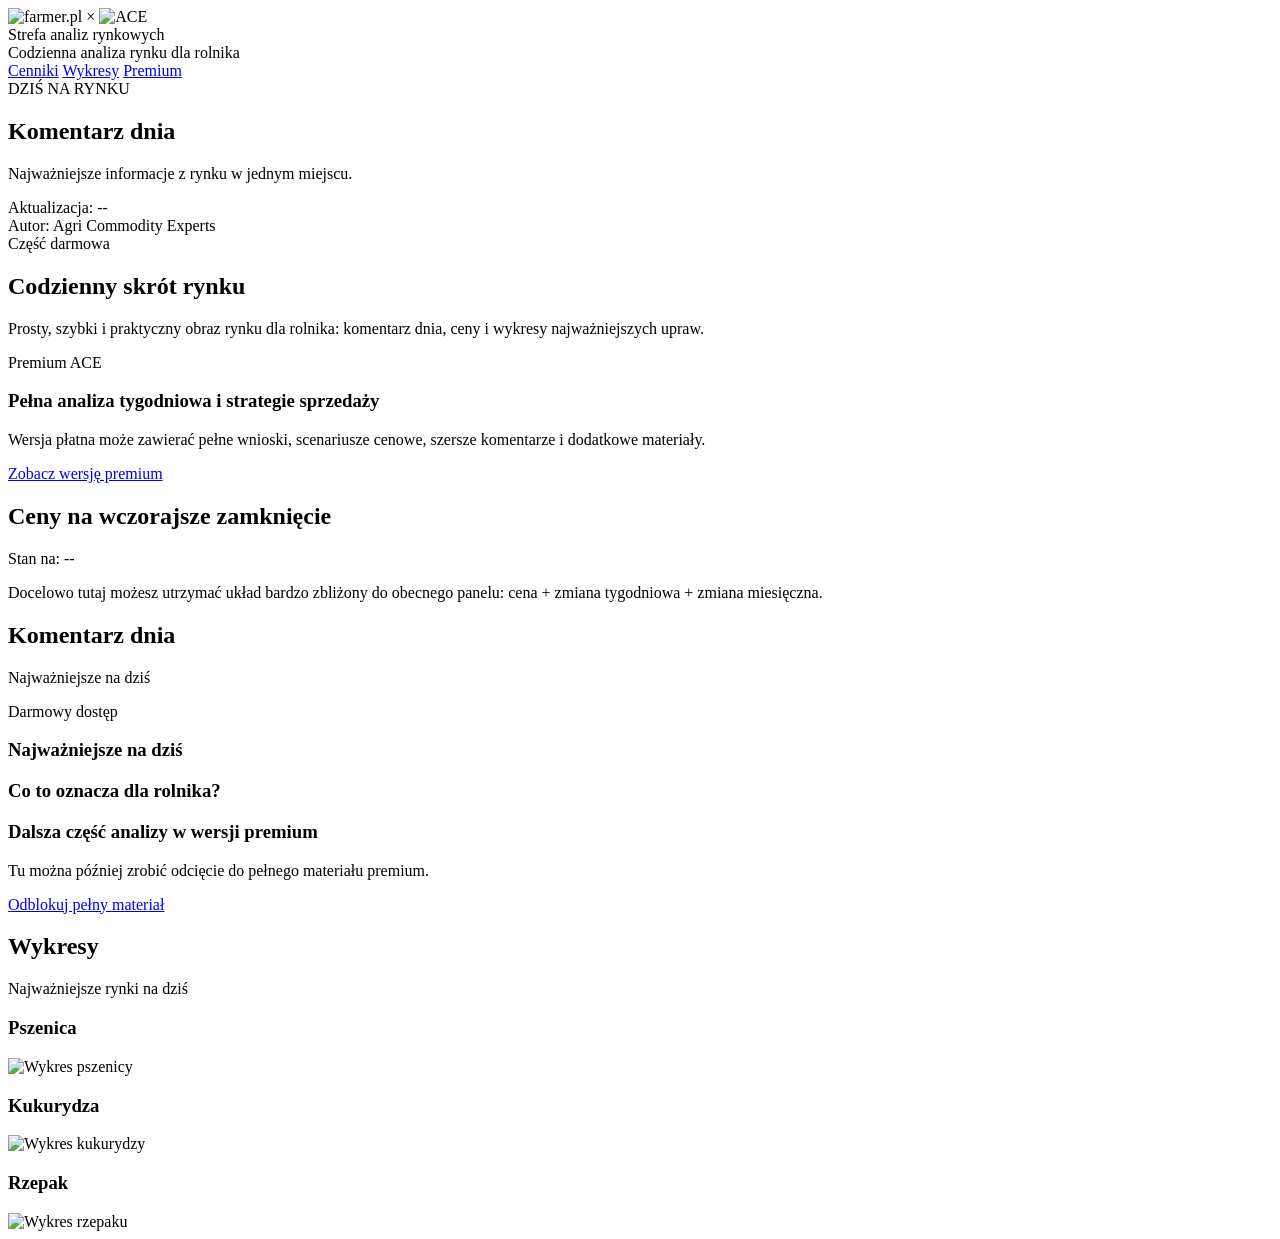
==== index.html @ a8d7d901 "Create index.html" ====
<!doctype html>
<html lang="pl">
<head>
  <meta charset="utf-8" />
  <meta name="viewport" content="width=device-width,initial-scale=1" />
  <title>Analizy ACE | farmer.pl</title>
  <meta name="description" content="Codzienna analiza rynku dla rolników i hodowców. Komentarz dnia, ceny i wykresy od ACE." />
  <link rel="stylesheet" href="assets/css/style.css" />
</head>
<body>
  <header class="topbar">
    <div class="topbar-inner">
      <div class="brand">
        <div class="brand-logos">
          <img src="assets/img/logo-farmer.png" alt="farmer.pl" class="logo farmer-logo">
          <span class="brand-x">×</span>
          <img src="assets/img/logo-ace.png" alt="ACE" class="logo ace-logo">
        </div>
        <div class="brand-copy">
          <div class="eyebrow">Strefa analiz rynkowych</div>
          <div class="title">Codzienna analiza rynku dla rolnika</div>
        </div>
      </div>

      <div class="top-actions">
        <a class="btn btn-soft" href="#">Cenniki</a>
        <a class="btn btn-soft" href="#">Wykresy</a>
        <a class="btn btn-primary" href="#">Premium</a>
      </div>
    </div>
  </header>

  <main class="wrap">

    <section class="hero">
      <div class="hero-main">
        <div class="hero-kicker">DZIŚ NA RYNKU</div>
        <h1 class="hero-title" id="heroTitle">Komentarz dnia</h1>
        <p class="hero-lead" id="heroLead">
          Najważniejsze informacje z rynku w jednym miejscu.
        </p>

        <div class="hero-meta">
          <div class="meta-pill" id="metaDate">Aktualizacja: --</div>
          <div class="meta-pill">Autor: Agri Commodity Experts</div>
          <div class="meta-pill">Część darmowa</div>
        </div>
      </div>

      <aside class="hero-side">
        <div>
          <h2 class="side-title">Codzienny skrót rynku</h2>
          <p class="side-copy">
            Prosty, szybki i praktyczny obraz rynku dla rolnika: komentarz dnia, ceny i wykresy najważniejszych upraw.
          </p>
        </div>

        <div class="premium-box">
          <div class="label">Premium ACE</div>
          <h3>Pełna analiza tygodniowa i strategie sprzedaży</h3>
          <p>
            Wersja płatna może zawierać pełne wnioski, scenariusze cenowe, szersze komentarze i dodatkowe materiały.
          </p>
          <a href="#" class="btn btn-primary">Zobacz wersję premium</a>
        </div>
      </aside>
    </section>

    <section class="layout">

      <!-- LEWA KOLUMNA -->
      <aside class="left-col section-stack">
        <div class="panel">
          <div class="panel-head">
            <div>
              <h2 class="panel-title" id="pricesTitle">Ceny na wczorajsze zamknięcie</h2>
              <p class="panel-sub" id="pricesDate">Stan na: --</p>
            </div>
          </div>
          <div class="panel-body">
            <div class="price-list" id="priceList"></div>

            <div class="mini-note">
              Docelowo tutaj możesz utrzymać układ bardzo zbliżony do obecnego panelu:
              cena + zmiana tygodniowa + zmiana miesięczna.
            </div>
          </div>
        </div>
      </aside>

      <!-- ŚRODEK -->
      <section class="center-col">
        <article class="panel article">
          <div class="panel-head">
            <div>
              <h2 class="panel-title">Komentarz dnia</h2>
              <p class="panel-sub">Najważniejsze na dziś</p>
            </div>
            <div class="meta-pill">Darmowy dostęp</div>
          </div>

          <div class="article-body">
            <div class="article-leadbox">
              <h3 id="introTitle">Najważniejsze na dziś</h3>
              <p id="introText"></p>
            </div>

            <div id="mainComment"></div>

            <div class="what-means">
              <h3>Co to oznacza dla rolnika?</h3>
              <p id="farmerConclusion"></p>
            </div>
          </div>

          <div class="footer-premium">
            <div>
              <h3>Dalsza część analizy w wersji premium</h3>
              <p>
                Tu można później zrobić odcięcie do pełnego materiału premium.
              </p>
            </div>
            <a href="#" class="btn btn-primary">Odblokuj pełny materiał</a>
          </div>
        </article>
      </section>

      <!-- PRAWA KOLUMNA -->
      <aside class="right-col section-stack">
        <div class="panel">
          <div class="panel-head">
            <div>
              <h2 class="panel-title">Wykresy</h2>
              <p class="panel-sub">Najważniejsze rynki na dziś</p>
            </div>
          </div>

          <div class="panel-body section-stack">
            <div class="chart-card">
              <h3 class="chart-title">Pszenica</h3>
              <img src="assets/charts/pszenica.png" alt="Wykres pszenicy" class="chart-image">
            </div>

            <div class="chart-card">
              <h3 class="chart-title">Kukurydza</h3>
              <img src="assets/charts/kukurydza.png" alt="Wykres kukurydzy" class="chart-image">
            </div>

            <div class="chart-card">
              <h3 class="chart-title">Rzepak</h3>
              <img src="assets/charts/rzepak.png" alt="Wykres rzepaku" class="chart-image">
            </div>
          </div>
        </div>
      </aside>

    </section>
  </main>

  <script src="data/komentarz.js"></script>
  <script src="data/ceny.js"></script>
  <script src="js/app.js"></script>
</body>
</html>
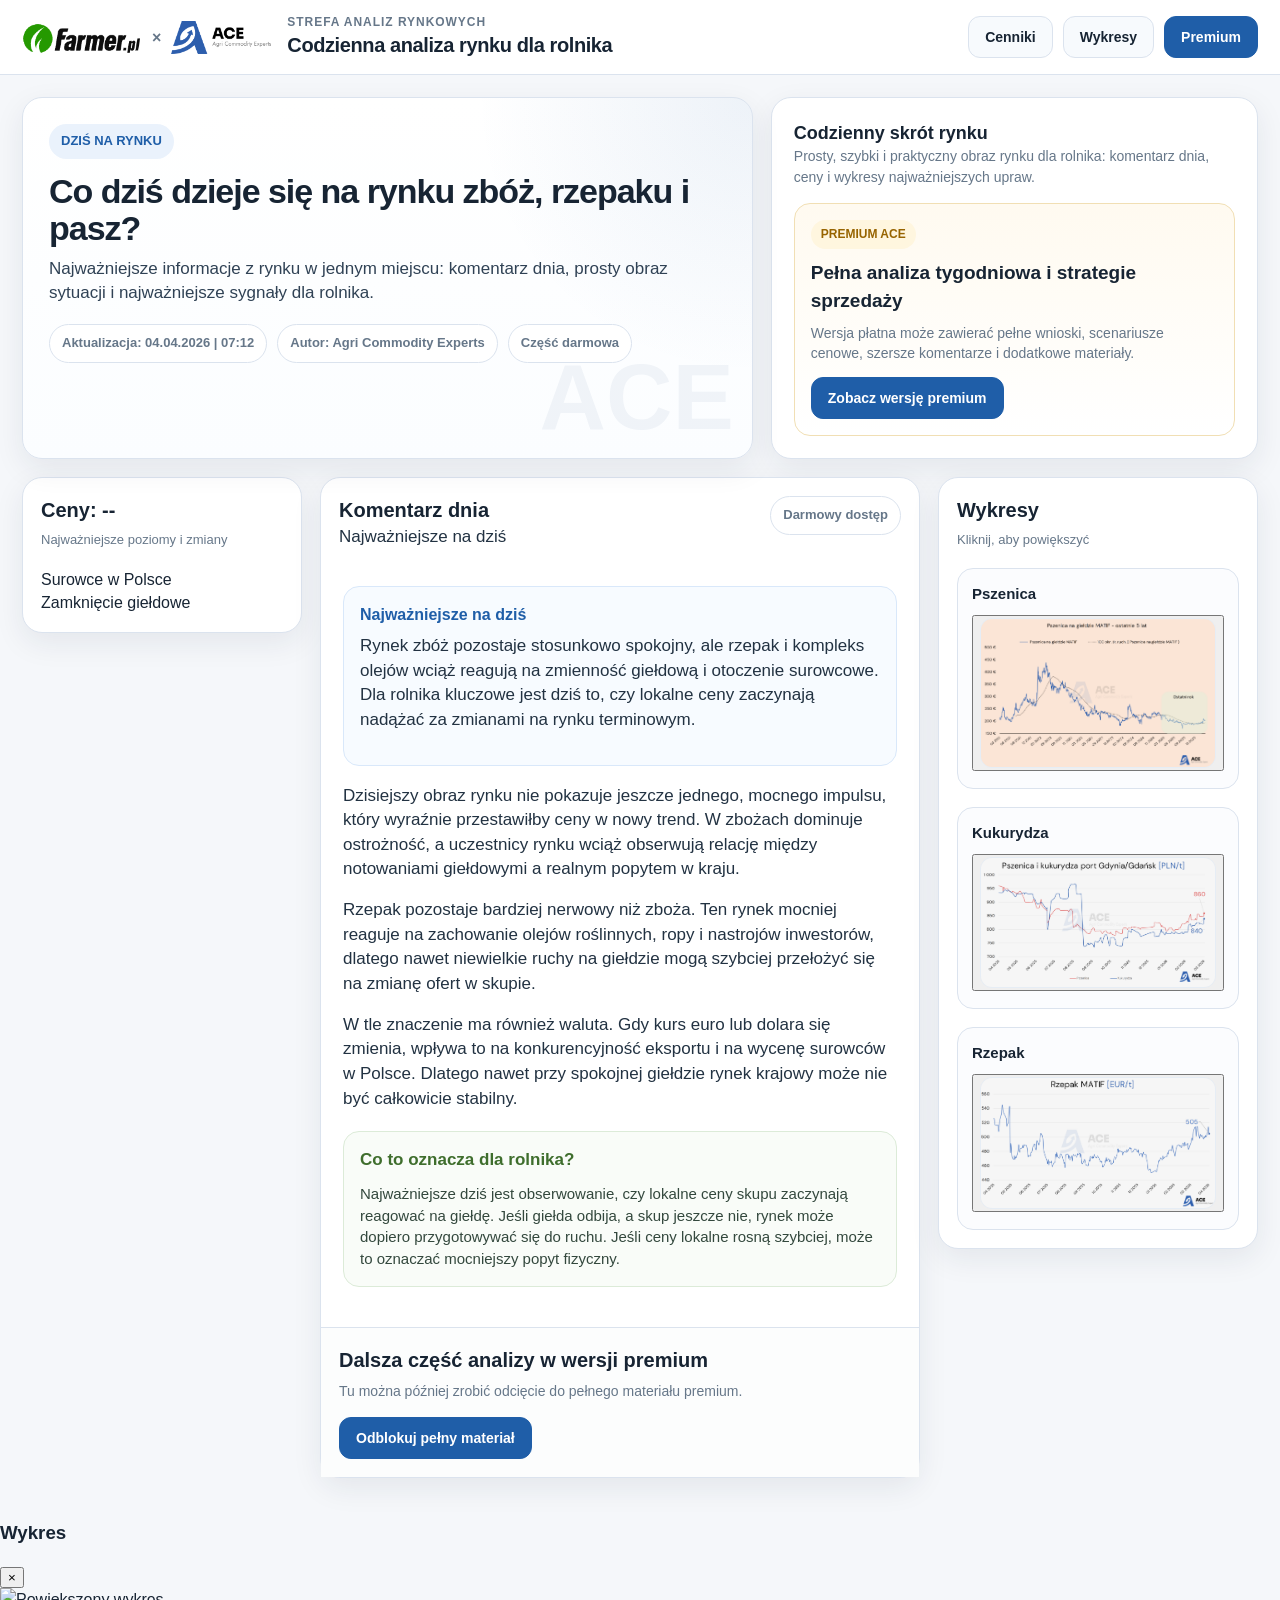
==== commit 86c344c4: "Update index.html" ====
--- a/index.html
+++ b/index.html
@@ -70,22 +70,27 @@
 
       <!-- LEWA KOLUMNA -->
       <aside class="left-col section-stack">
+
         <div class="panel">
           <div class="panel-head">
             <div>
-              <h2 class="panel-title" id="pricesTitle">Ceny na wczorajsze zamknięcie</h2>
-              <p class="panel-sub" id="pricesDate">Stan na: --</p>
+              <h2 class="panel-title" id="pricesDateTitle">Ceny: --</h2>
+              <p class="panel-sub">Najważniejsze poziomy i zmiany</p>
             </div>
           </div>
           <div class="panel-body">
-            <div class="price-list" id="priceList"></div>
+            <div class="quote-section">
+              <div class="quote-section-title">Surowce w Polsce</div>
+              <div class="quote-table" id="polandList"></div>
+            </div>
 
-            <div class="mini-note">
-              Docelowo tutaj możesz utrzymać układ bardzo zbliżony do obecnego panelu:
-              cena + zmiana tygodniowa + zmiana miesięczna.
+            <div class="quote-section">
+              <div class="quote-section-title">Zamknięcie giełdowe</div>
+              <div class="quote-table" id="globalList"></div>
             </div>
           </div>
         </div>
+
       </aside>
 
       <!-- ŚRODEK -->
@@ -131,24 +136,30 @@
           <div class="panel-head">
             <div>
               <h2 class="panel-title">Wykresy</h2>
-              <p class="panel-sub">Najważniejsze rynki na dziś</p>
+              <p class="panel-sub">Kliknij, aby powiększyć</p>
             </div>
           </div>
 
           <div class="panel-body section-stack">
             <div class="chart-card">
               <h3 class="chart-title">Pszenica</h3>
-              <img src="assets/charts/pszenica.png" alt="Wykres pszenicy" class="chart-image">
+              <button class="chart-open" data-title="Pszenica" data-src="assets/charts/pszenica.png">
+                <img src="assets/charts/pszenica.png" alt="Wykres pszenicy" class="chart-image">
+              </button>
             </div>
 
             <div class="chart-card">
               <h3 class="chart-title">Kukurydza</h3>
-              <img src="assets/charts/kukurydza.png" alt="Wykres kukurydzy" class="chart-image">
+              <button class="chart-open" data-title="Kukurydza" data-src="assets/charts/kukurydza.png">
+                <img src="assets/charts/kukurydza.png" alt="Wykres kukurydzy" class="chart-image">
+              </button>
             </div>
 
             <div class="chart-card">
               <h3 class="chart-title">Rzepak</h3>
-              <img src="assets/charts/rzepak.png" alt="Wykres rzepaku" class="chart-image">
+              <button class="chart-open" data-title="Rzepak" data-src="assets/charts/rzepak.png">
+                <img src="assets/charts/rzepak.png" alt="Wykres rzepaku" class="chart-image">
+              </button>
             </div>
           </div>
         </div>
@@ -157,6 +168,20 @@
     </section>
   </main>
 
+  <!-- LIGHTBOX -->
+  <div class="lightbox" id="lightbox" aria-hidden="true">
+    <div class="lightbox-backdrop" id="lightboxBackdrop"></div>
+    <div class="lightbox-dialog" role="dialog" aria-modal="true" aria-labelledby="lightboxTitle">
+      <div class="lightbox-top">
+        <h3 id="lightboxTitle">Wykres</h3>
+        <button class="lightbox-close" id="lightboxClose" aria-label="Zamknij">×</button>
+      </div>
+      <div class="lightbox-body">
+        <img id="lightboxImage" src="" alt="Powiększony wykres">
+      </div>
+    </div>
+  </div>
+
   <script src="data/komentarz.js"></script>
   <script src="data/ceny.js"></script>
   <script src="js/app.js"></script>
--- a/assets/css/style.css
+++ b/assets/css/style.css
@@ -0,0 +1,417 @@
+:root{
+  --bg:#f5f7fa;
+  --panel:#ffffff;
+  --panel-2:#fbfcfe;
+  --line:#dbe3ee;
+  --text:#172433;
+  --muted:#667789;
+  --muted-2:#8b9aad;
+  --green:#1f8f4e;
+  --red:#c94747;
+  --blue:#1f5ea8;
+  --blue-2:#eaf2fc;
+  --gold:#d89a1d;
+  --gold-2:#fff6df;
+  --shadow:0 10px 30px rgba(20,40,70,.08);
+  --max:1360px;
+}
+
+*{box-sizing:border-box}
+html,body{margin:0;padding:0}
+body{
+  font-family:Inter,Arial,Helvetica,sans-serif;
+  background:var(--bg);
+  color:var(--text);
+  line-height:1.45;
+}
+a{color:inherit;text-decoration:none}
+img{max-width:100%;display:block}
+
+.topbar{
+  background:#fff;
+  border-bottom:1px solid var(--line);
+  position:sticky;
+  top:0;
+  z-index:20;
+}
+.topbar-inner{
+  max-width:var(--max);
+  margin:0 auto;
+  padding:14px 22px;
+  display:flex;
+  align-items:center;
+  justify-content:space-between;
+  gap:18px;
+}
+.brand{
+  display:flex;
+  align-items:center;
+  gap:16px;
+  min-width:0;
+}
+.brand-logos{
+  display:flex;
+  align-items:center;
+  gap:10px;
+}
+.logo{
+  height:34px;
+  width:auto;
+  object-fit:contain;
+}
+.farmer-logo{max-width:120px}
+.ace-logo{max-width:100px}
+.brand-x{
+  color:var(--muted);
+  font-weight:800;
+}
+.brand-copy .eyebrow{
+  font-size:12px;
+  color:var(--muted);
+  text-transform:uppercase;
+  letter-spacing:.08em;
+  font-weight:700;
+}
+.brand-copy .title{
+  font-size:20px;
+  font-weight:800;
+  letter-spacing:-.02em;
+}
+.top-actions{
+  display:flex;
+  align-items:center;
+  gap:10px;
+  flex-wrap:wrap;
+}
+.btn{
+  display:inline-flex;
+  align-items:center;
+  justify-content:center;
+  gap:8px;
+  height:42px;
+  padding:0 16px;
+  border-radius:12px;
+  border:1px solid var(--line);
+  background:#fff;
+  color:var(--text);
+  font-weight:700;
+  font-size:14px;
+}
+.btn-primary{
+  background:var(--blue);
+  color:#fff;
+  border-color:var(--blue);
+}
+.btn-soft{
+  background:#f7fafd;
+}
+
+.wrap{
+  max-width:var(--max);
+  margin:0 auto;
+  padding:22px;
+}
+
+.hero{
+  display:grid;
+  grid-template-columns:1.2fr .8fr;
+  gap:18px;
+  margin-bottom:18px;
+}
+.hero-main,.hero-side,.panel{
+  background:var(--panel);
+  border:1px solid var(--line);
+  border-radius:20px;
+  box-shadow:var(--shadow);
+}
+.hero-main{
+  padding:26px;
+  position:relative;
+  overflow:hidden;
+  background:
+    radial-gradient(circle at top right, rgba(31,94,168,.08), transparent 34%),
+    linear-gradient(180deg,#fff 0%, #fbfdff 100%);
+}
+.hero-main::after{
+  content:"ACE";
+  position:absolute;
+  right:18px;
+  bottom:-6px;
+  font-size:92px;
+  font-weight:900;
+  color:rgba(23,59,113,.05);
+  pointer-events:none;
+}
+.hero-kicker{
+  display:inline-flex;
+  align-items:center;
+  gap:8px;
+  padding:8px 12px;
+  border-radius:999px;
+  background:var(--blue-2);
+  color:var(--blue);
+  font-size:13px;
+  font-weight:800;
+  margin-bottom:14px;
+}
+.hero-title{
+  margin:0 0 10px;
+  font-size:34px;
+  line-height:1.08;
+  letter-spacing:-.03em;
+}
+.hero-lead{
+  margin:0;
+  font-size:17px;
+  color:#304255;
+}
+.hero-meta{
+  margin-top:18px;
+  display:flex;
+  flex-wrap:wrap;
+  gap:10px;
+}
+.meta-pill{
+  display:inline-flex;
+  align-items:center;
+  gap:8px;
+  padding:9px 12px;
+  border:1px solid var(--line);
+  border-radius:999px;
+  background:#fff;
+  font-size:13px;
+  color:var(--muted);
+  font-weight:700;
+}
+.hero-side{
+  padding:22px;
+  display:flex;
+  flex-direction:column;
+  justify-content:space-between;
+  gap:16px;
+}
+.side-title{
+  margin:0;
+  font-size:18px;
+  font-weight:800;
+}
+.side-copy{
+  margin:0;
+  color:var(--muted);
+  font-size:14px;
+}
+.premium-box{
+  padding:16px;
+  border-radius:16px;
+  background:linear-gradient(180deg,#fffaf0 0%, #fff 100%);
+  border:1px solid #f1dfb4;
+}
+.premium-box .label{
+  display:inline-block;
+  padding:6px 10px;
+  border-radius:999px;
+  background:var(--gold-2);
+  color:#976400;
+  font-size:12px;
+  font-weight:800;
+  margin-bottom:10px;
+  text-transform:uppercase;
+}
+.premium-box h3{
+  margin:0 0 8px;
+  font-size:19px;
+}
+.premium-box p{
+  margin:0 0 14px;
+  color:var(--muted);
+  font-size:14px;
+}
+
+.layout{
+  display:grid;
+  grid-template-columns:280px minmax(0,1fr) 320px;
+  gap:18px;
+  align-items:start;
+}
+.panel-head{
+  padding:18px 18px 0;
+  display:flex;
+  align-items:flex-start;
+  justify-content:space-between;
+  gap:12px;
+}
+.panel-title{
+  margin:0;
+  font-size:20px;
+  font-weight:800;
+}
+.panel-sub{
+  margin:6px 0 0;
+  color:var(--muted);
+  font-size:13px;
+}
+.panel-body{
+  padding:18px;
+}
+.section-stack{
+  display:grid;
+  gap:18px;
+}
+
+.price-list{
+  display:grid;
+  gap:10px;
+}
+.price-item{
+  border:1px solid var(--line);
+  border-radius:14px;
+  padding:12px 13px;
+  background:var(--panel-2);
+}
+.price-top{
+  display:flex;
+  align-items:center;
+  justify-content:space-between;
+  gap:10px;
+  margin-bottom:6px;
+}
+.price-name{
+  font-size:14px;
+  font-weight:800;
+}
+.price-market{
+  font-size:12px;
+  color:var(--muted-2);
+  font-weight:700;
+}
+.price-bottom{
+  display:flex;
+  align-items:baseline;
+  justify-content:space-between;
+  gap:12px;
+}
+.price-value{
+  font-size:22px;
+  font-weight:900;
+}
+.price-changes{
+  display:flex;
+  gap:8px;
+  flex-wrap:wrap;
+}
+.chg{
+  font-size:12px;
+  font-weight:800;
+  padding:6px 9px;
+  border-radius:999px;
+  white-space:nowrap;
+}
+.up{background:rgba(31,143,78,.1);color:var(--green)}
+.down{background:rgba(201,71,71,.1);color:var(--red)}
+.flat{background:#eef2f7;color:#5f6f80}
+
+.mini-note{
+  margin-top:12px;
+  padding:12px;
+  border-radius:14px;
+  background:#f7fafd;
+  border:1px dashed var(--line);
+  color:var(--muted);
+  font-size:13px;
+}
+
+.article-body{
+  padding:20px 22px 22px;
+}
+.article-leadbox{
+  background:#f7fbff;
+  border:1px solid #d9e8fa;
+  border-radius:16px;
+  padding:16px;
+  margin-bottom:18px;
+}
+.article-leadbox h3{
+  margin:0 0 8px;
+  font-size:16px;
+  color:var(--blue);
+}
+.article-leadbox p{
+  margin:0;
+  color:#395067;
+  font-size:15px;
+}
+.article p{
+  margin:0 0 16px;
+  font-size:17px;
+  color:#223242;
+}
+.what-means{
+  margin-top:20px;
+  padding:16px;
+  background:#f9fcf8;
+  border:1px solid #dcebd8;
+  border-radius:16px;
+}
+.what-means h3{
+  margin:0 0 10px;
+  font-size:17px;
+  color:#3f6e2d;
+}
+.what-means p{
+  margin:0;
+  font-size:15px;
+  color:#33483d;
+}
+.footer-premium{
+  margin-top:18px;
+  padding:18px;
+  border-top:1px solid var(--line);
+  background:#fcfdfd;
+  display:flex;
+  align-items:center;
+  justify-content:space-between;
+  gap:16px;
+  flex-wrap:wrap;
+}
+.footer-premium h3{
+  margin:0 0 6px;
+  font-size:20px;
+}
+.footer-premium p{
+  margin:0;
+  color:var(--muted);
+  font-size:14px;
+  max-width:760px;
+}
+
+.chart-card{
+  border:1px solid var(--line);
+  border-radius:16px;
+  padding:14px;
+  background:var(--panel-2);
+}
+.chart-title{
+  margin:0 0 10px;
+  font-size:15px;
+  font-weight:800;
+}
+.chart-image{
+  width:100%;
+  border-radius:12px;
+  border:1px solid #e6edf5;
+  background:#fff;
+}
+
+@media (max-width:1180px){
+  .layout{grid-template-columns:260px minmax(0,1fr)}
+  .right-col{grid-column:1 / -1}
+}
+@media (max-width:940px){
+  .hero,.layout{grid-template-columns:1fr}
+}
+@media (max-width:640px){
+  .wrap{padding:14px}
+  .topbar-inner{padding:12px 14px}
+  .hero-title{font-size:28px}
+  .brand-copy .title{font-size:17px}
+}
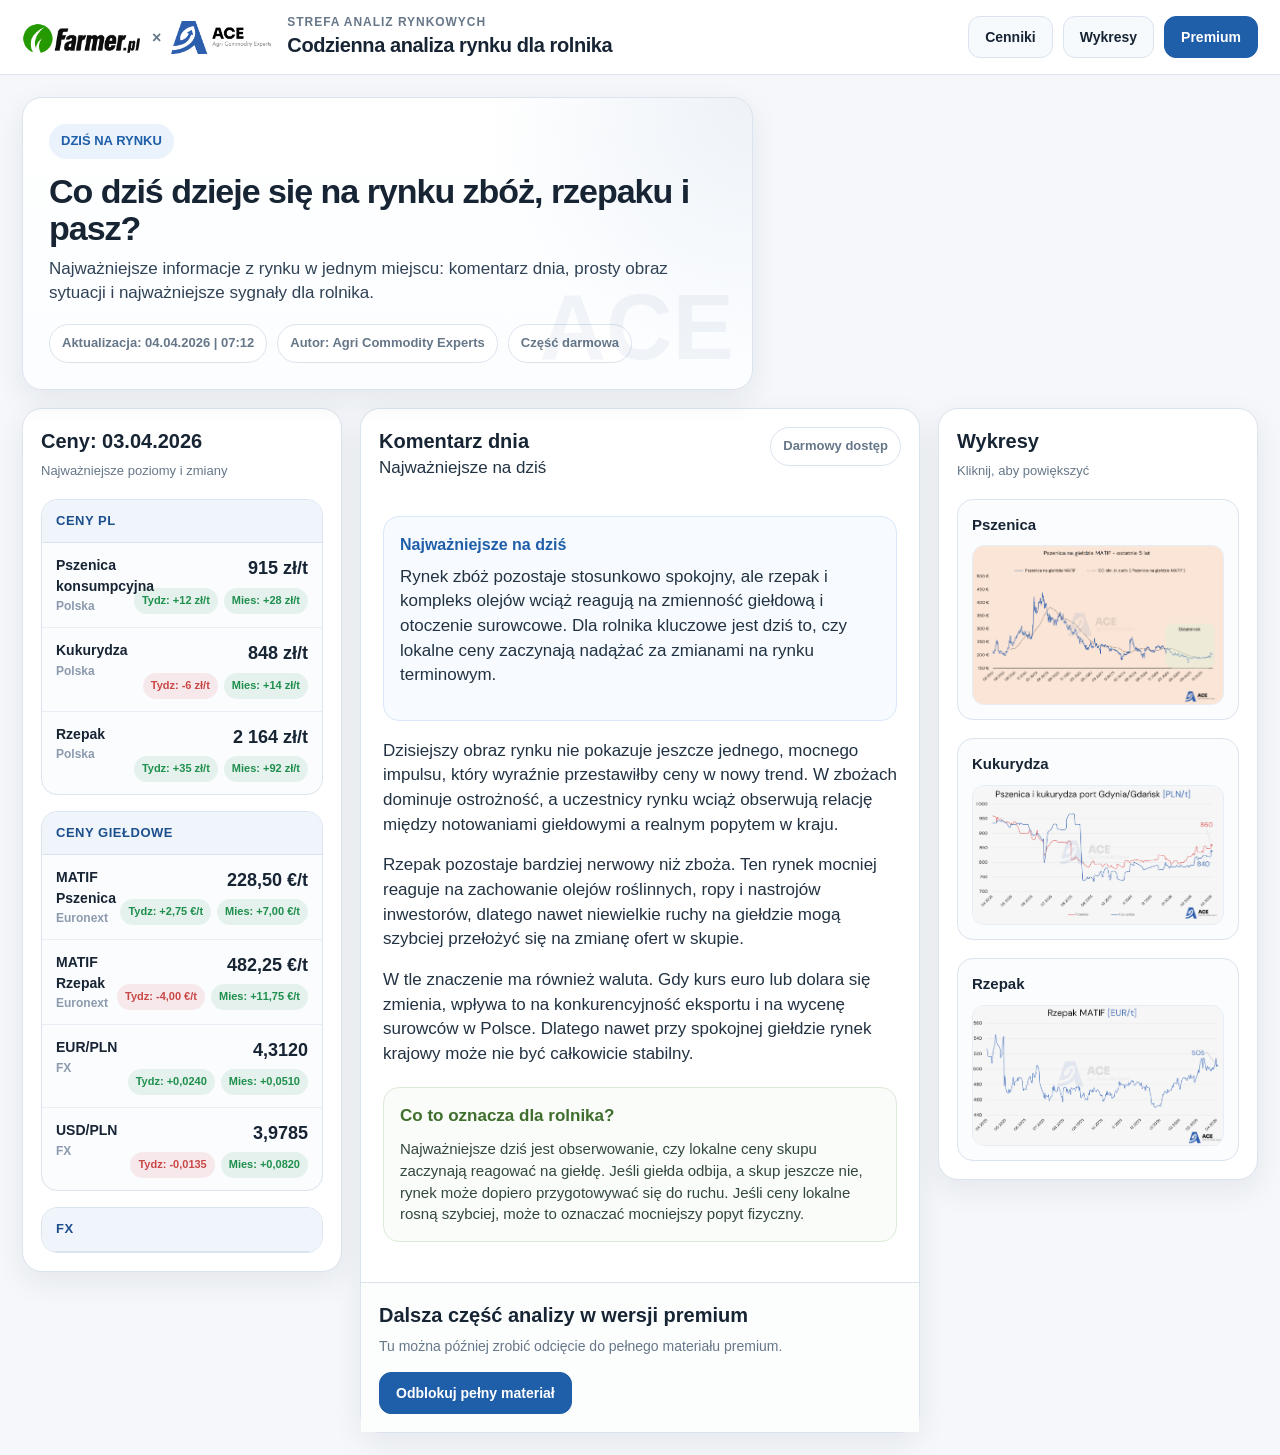
==== commit 65ea66b0: "Update index.html" ====
--- a/index.html
+++ b/index.html
@@ -23,8 +23,8 @@
       </div>
 
       <div class="top-actions">
-        <a class="btn btn-soft" href="#">Cenniki</a>
-        <a class="btn btn-soft" href="#">Wykresy</a>
+        <a class="btn btn-soft" href="cenniki.html">Cenniki</a>
+        <a class="btn btn-soft" href="wykresy.html">Wykresy</a>
         <a class="btn btn-primary" href="#">Premium</a>
       </div>
     </div>
@@ -32,13 +32,11 @@
 
   <main class="wrap">
 
-    <section class="hero">
+    <section class="hero hero-full">
       <div class="hero-main">
         <div class="hero-kicker">DZIŚ NA RYNKU</div>
-        <h1 class="hero-title" id="heroTitle">Komentarz dnia</h1>
-        <p class="hero-lead" id="heroLead">
-          Najważniejsze informacje z rynku w jednym miejscu.
-        </p>
+        <h1 class="hero-title" id="heroTitle">Co dziś dzieje się na rynku zbóż, rzepaku i pasz?</h1>
+        <p class="hero-lead" id="heroLead">Najważniejsze informacje z rynku w jednym miejscu.</p>
 
         <div class="hero-meta">
           <div class="meta-pill" id="metaDate">Aktualizacja: --</div>
@@ -46,31 +44,11 @@
           <div class="meta-pill">Część darmowa</div>
         </div>
       </div>
-
-      <aside class="hero-side">
-        <div>
-          <h2 class="side-title">Codzienny skrót rynku</h2>
-          <p class="side-copy">
-            Prosty, szybki i praktyczny obraz rynku dla rolnika: komentarz dnia, ceny i wykresy najważniejszych upraw.
-          </p>
-        </div>
-
-        <div class="premium-box">
-          <div class="label">Premium ACE</div>
-          <h3>Pełna analiza tygodniowa i strategie sprzedaży</h3>
-          <p>
-            Wersja płatna może zawierać pełne wnioski, scenariusze cenowe, szersze komentarze i dodatkowe materiały.
-          </p>
-          <a href="#" class="btn btn-primary">Zobacz wersję premium</a>
-        </div>
-      </aside>
     </section>
 
     <section class="layout">
 
-      <!-- LEWA KOLUMNA -->
       <aside class="left-col section-stack">
-
         <div class="panel">
           <div class="panel-head">
             <div>
@@ -80,20 +58,23 @@
           </div>
           <div class="panel-body">
             <div class="quote-section">
-              <div class="quote-section-title">Surowce w Polsce</div>
+              <div class="quote-section-title">Ceny PL</div>
               <div class="quote-table" id="polandList"></div>
             </div>
 
             <div class="quote-section">
-              <div class="quote-section-title">Zamknięcie giełdowe</div>
+              <div class="quote-section-title">Ceny giełdowe</div>
               <div class="quote-table" id="globalList"></div>
+            </div>
+
+            <div class="quote-section">
+              <div class="quote-section-title">FX</div>
+              <div class="quote-table" id="fxList"></div>
             </div>
           </div>
         </div>
-
       </aside>
 
-      <!-- ŚRODEK -->
       <section class="center-col">
         <article class="panel article">
           <div class="panel-head">
@@ -121,16 +102,13 @@
           <div class="footer-premium">
             <div>
               <h3>Dalsza część analizy w wersji premium</h3>
-              <p>
-                Tu można później zrobić odcięcie do pełnego materiału premium.
-              </p>
+              <p>Tu można później zrobić odcięcie do pełnego materiału premium.</p>
             </div>
             <a href="#" class="btn btn-primary">Odblokuj pełny materiał</a>
           </div>
         </article>
       </section>
 
-      <!-- PRAWA KOLUMNA -->
       <aside class="right-col section-stack">
         <div class="panel">
           <div class="panel-head">
@@ -143,21 +121,21 @@
           <div class="panel-body section-stack">
             <div class="chart-card">
               <h3 class="chart-title">Pszenica</h3>
-              <button class="chart-open" data-title="Pszenica" data-src="assets/charts/pszenica.png">
+              <button type="button" class="chart-open" data-title="Pszenica" data-src="assets/charts/pszenica.png">
                 <img src="assets/charts/pszenica.png" alt="Wykres pszenicy" class="chart-image">
               </button>
             </div>
 
             <div class="chart-card">
               <h3 class="chart-title">Kukurydza</h3>
-              <button class="chart-open" data-title="Kukurydza" data-src="assets/charts/kukurydza.png">
+              <button type="button" class="chart-open" data-title="Kukurydza" data-src="assets/charts/kukurydza.png">
                 <img src="assets/charts/kukurydza.png" alt="Wykres kukurydzy" class="chart-image">
               </button>
             </div>
 
             <div class="chart-card">
               <h3 class="chart-title">Rzepak</h3>
-              <button class="chart-open" data-title="Rzepak" data-src="assets/charts/rzepak.png">
+              <button type="button" class="chart-open" data-title="Rzepak" data-src="assets/charts/rzepak.png">
                 <img src="assets/charts/rzepak.png" alt="Wykres rzepaku" class="chart-image">
               </button>
             </div>
@@ -168,13 +146,12 @@
     </section>
   </main>
 
-  <!-- LIGHTBOX -->
   <div class="lightbox" id="lightbox" aria-hidden="true">
     <div class="lightbox-backdrop" id="lightboxBackdrop"></div>
     <div class="lightbox-dialog" role="dialog" aria-modal="true" aria-labelledby="lightboxTitle">
       <div class="lightbox-top">
         <h3 id="lightboxTitle">Wykres</h3>
-        <button class="lightbox-close" id="lightboxClose" aria-label="Zamknij">×</button>
+        <button type="button" class="lightbox-close" id="lightboxClose" aria-label="Zamknij">×</button>
       </div>
       <div class="lightbox-body">
         <img id="lightboxImage" src="" alt="Powiększony wykres">
--- a/assets/css/style.css
+++ b/assets/css/style.css
@@ -229,7 +229,7 @@
 
 .layout{
   display:grid;
-  grid-template-columns:280px minmax(0,1fr) 320px;
+  grid-template-columns:320px minmax(0,1fr) 320px;
   gap:18px;
   align-items:start;
 }
@@ -258,51 +258,73 @@
   gap:18px;
 }
 
-.price-list{
+/* LEWA KOLUMNA - TABELKI */
+.quote-section{
+  border:1px solid var(--line);
+  border-radius:16px;
+  overflow:hidden;
+  background:var(--panel-2);
+}
+.quote-section + .quote-section{
+  margin-top:16px;
+}
+.quote-section-title{
+  padding:12px 14px;
+  background:#eff5fb;
+  color:#1d4f8d;
+  font-size:13px;
+  font-weight:800;
+  text-transform:uppercase;
+  letter-spacing:.04em;
+  border-bottom:1px solid var(--line);
+}
+.quote-table{
   display:grid;
-  gap:10px;
-}
-.price-item{
-  border:1px solid var(--line);
-  border-radius:14px;
-  padding:12px 13px;
-  background:var(--panel-2);
-}
-.price-top{
-  display:flex;
-  align-items:center;
-  justify-content:space-between;
-  gap:10px;
-  margin-bottom:6px;
-}
-.price-name{
+}
+.quote-row{
+  display:grid;
+  grid-template-columns:minmax(0,1fr) auto;
+  gap:14px;
+  padding:12px 14px;
+  border-bottom:1px solid #e7eef6;
+}
+.quote-row:last-child{
+  border-bottom:none;
+}
+.quote-left{
+  min-width:0;
+}
+.quote-name{
   font-size:14px;
   font-weight:800;
-}
-.price-market{
+  color:var(--text);
+}
+.quote-market{
   font-size:12px;
   color:var(--muted-2);
   font-weight:700;
-}
-.price-bottom{
-  display:flex;
-  align-items:baseline;
-  justify-content:space-between;
-  gap:12px;
-}
-.price-value{
-  font-size:22px;
+  margin-top:2px;
+}
+.quote-right{
+  text-align:right;
+  white-space:nowrap;
+}
+.quote-value{
+  font-size:18px;
   font-weight:900;
-}
-.price-changes{
-  display:flex;
-  gap:8px;
+  color:var(--text);
+}
+.quote-changes{
+  margin-top:6px;
+  display:flex;
+  justify-content:flex-end;
+  gap:6px;
   flex-wrap:wrap;
 }
 .chg{
-  font-size:12px;
-  font-weight:800;
-  padding:6px 9px;
+  font-size:11px;
+  font-weight:800;
+  padding:5px 8px;
   border-radius:999px;
   white-space:nowrap;
 }
@@ -310,16 +332,7 @@
 .down{background:rgba(201,71,71,.1);color:var(--red)}
 .flat{background:#eef2f7;color:#5f6f80}
 
-.mini-note{
-  margin-top:12px;
-  padding:12px;
-  border-radius:14px;
-  background:#f7fafd;
-  border:1px dashed var(--line);
-  color:var(--muted);
-  font-size:13px;
-}
-
+/* ŚRODEK */
 .article-body{
   padding:20px 22px 22px;
 }
@@ -384,6 +397,7 @@
   max-width:760px;
 }
 
+/* PRAWA KOLUMNA */
 .chart-card{
   border:1px solid var(--line);
   border-radius:16px;
@@ -395,15 +409,97 @@
   font-size:15px;
   font-weight:800;
 }
+.chart-open{
+  display:block;
+  width:100%;
+  padding:0;
+  border:none;
+  background:transparent;
+  cursor:pointer;
+}
 .chart-image{
   width:100%;
   border-radius:12px;
   border:1px solid #e6edf5;
   background:#fff;
+  transition:transform .18s ease, box-shadow .18s ease;
+}
+.chart-open:hover .chart-image{
+  transform:scale(1.01);
+  box-shadow:0 10px 24px rgba(20,40,70,.12);
+}
+
+/* LIGHTBOX */
+.lightbox{
+  position:fixed;
+  inset:0;
+  display:none;
+  z-index:9999;
+}
+.lightbox.is-open{
+  display:block;
+}
+.lightbox-backdrop{
+  position:absolute;
+  inset:0;
+  background:rgba(7,16,28,.78);
+  backdrop-filter:blur(2px);
+}
+.lightbox-dialog{
+  position:relative;
+  z-index:2;
+  width:min(96vw, 1500px);
+  height:min(92vh, 980px);
+  margin:2vh auto;
+  background:#fff;
+  border-radius:18px;
+  box-shadow:0 25px 60px rgba(0,0,0,.35);
+  display:flex;
+  flex-direction:column;
+  overflow:hidden;
+}
+.lightbox-top{
+  display:flex;
+  align-items:center;
+  justify-content:space-between;
+  gap:16px;
+  padding:14px 18px;
+  border-bottom:1px solid var(--line);
+  background:#fbfcfe;
+}
+.lightbox-top h3{
+  margin:0;
+  font-size:18px;
+  font-weight:800;
+}
+.lightbox-close{
+  width:42px;
+  height:42px;
+  border-radius:12px;
+  border:1px solid var(--line);
+  background:#fff;
+  font-size:28px;
+  line-height:1;
+  cursor:pointer;
+}
+.lightbox-body{
+  flex:1;
+  display:flex;
+  align-items:center;
+  justify-content:center;
+  background:#f6f8fb;
+  padding:18px;
+}
+.lightbox-body img{
+  max-width:100%;
+  max-height:100%;
+  object-fit:contain;
+  border-radius:12px;
+  background:#fff;
 }
 
 @media (max-width:1180px){
-  .layout{grid-template-columns:260px minmax(0,1fr)}
+  .layout{grid-template-columns:320px minmax(0,1fr)}
   .right-col{grid-column:1 / -1}
 }
 @media (max-width:940px){
@@ -414,4 +510,18 @@
   .topbar-inner{padding:12px 14px}
   .hero-title{font-size:28px}
   .brand-copy .title{font-size:17px}
-}
+  .quote-row{
+    grid-template-columns:1fr;
+  }
+  .quote-right{
+    text-align:left;
+  }
+  .quote-changes{
+    justify-content:flex-start;
+  }
+  .lightbox-dialog{
+    width:96vw;
+    height:92vh;
+    margin:4vh auto;
+  }
+}
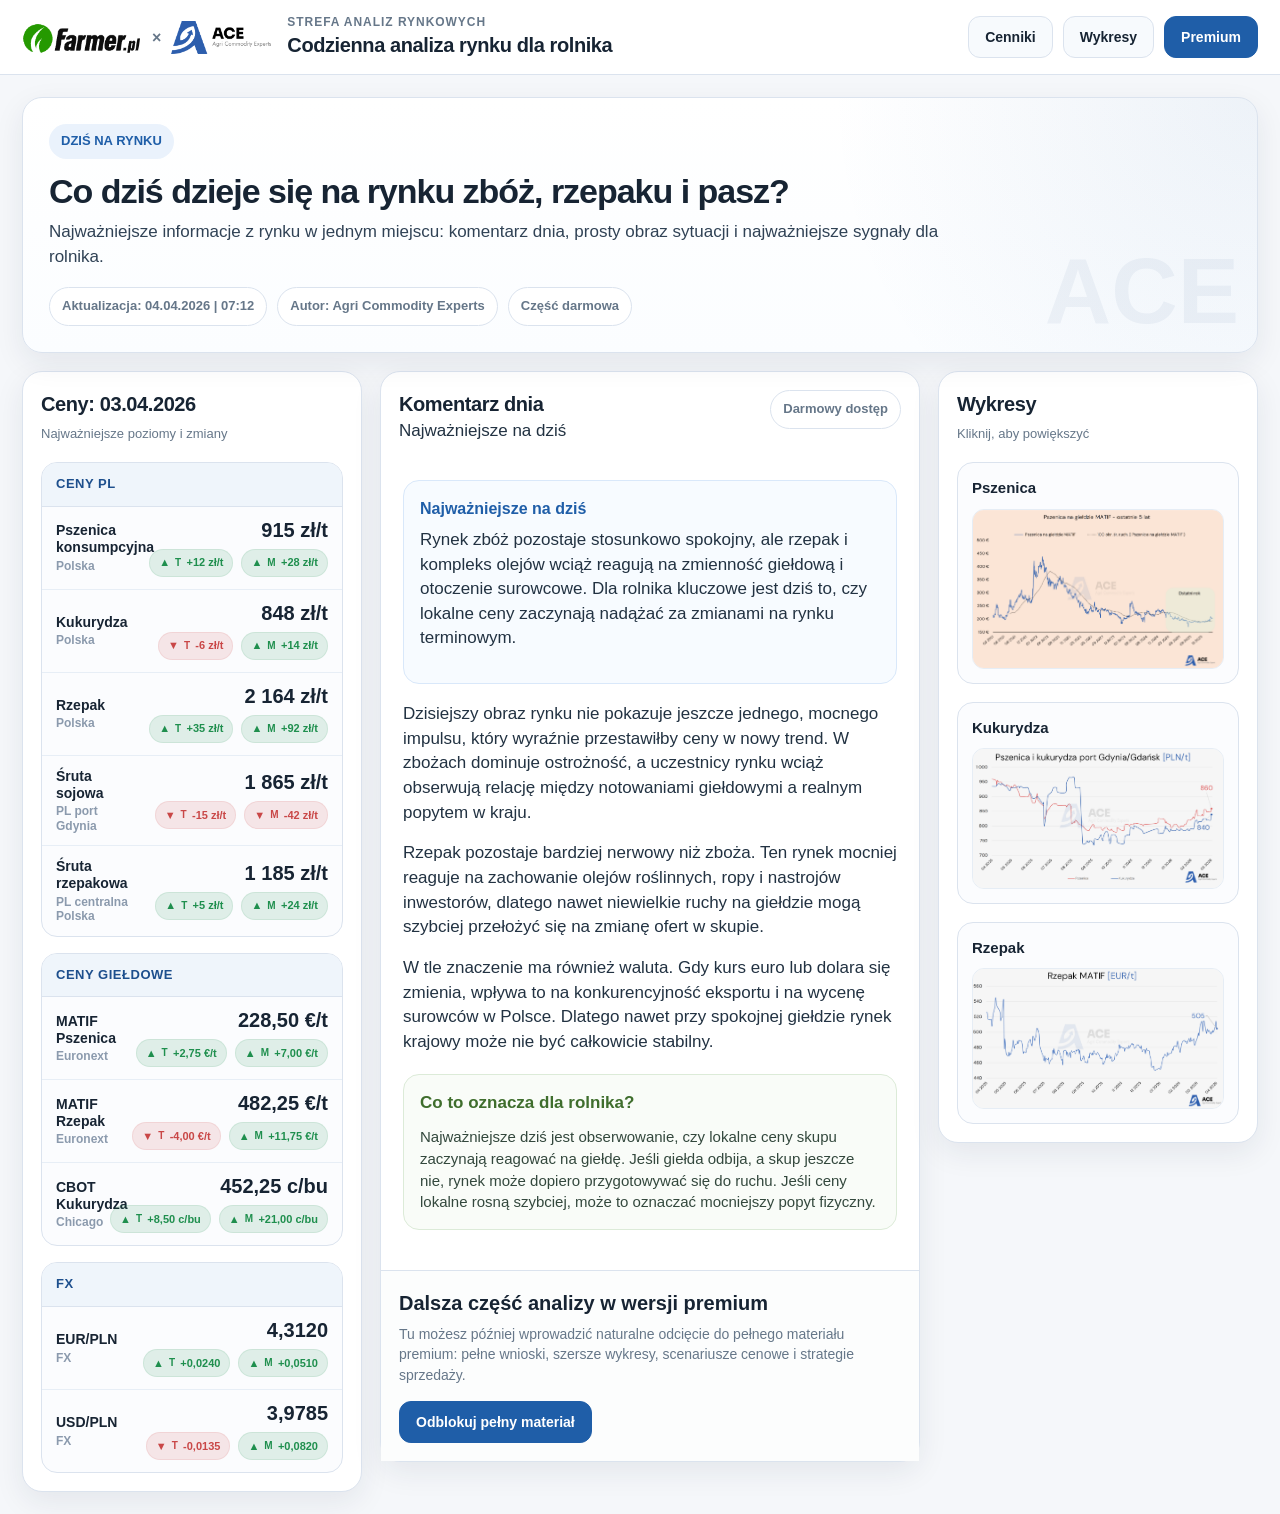
==== commit 8326f370: "Update index.html" ====
--- a/index.html
+++ b/index.html
@@ -8,6 +8,7 @@
   <link rel="stylesheet" href="assets/css/style.css" />
 </head>
 <body>
+
   <header class="topbar">
     <div class="topbar-inner">
       <div class="brand">
@@ -32,11 +33,14 @@
 
   <main class="wrap">
 
+    <!-- HERO -->
     <section class="hero hero-full">
       <div class="hero-main">
         <div class="hero-kicker">DZIŚ NA RYNKU</div>
         <h1 class="hero-title" id="heroTitle">Co dziś dzieje się na rynku zbóż, rzepaku i pasz?</h1>
-        <p class="hero-lead" id="heroLead">Najważniejsze informacje z rynku w jednym miejscu.</p>
+        <p class="hero-lead" id="heroLead">
+          Najważniejsze informacje z rynku w jednym miejscu: komentarz dnia, prosty obraz sytuacji i najważniejsze sygnały dla rolnika.
+        </p>
 
         <div class="hero-meta">
           <div class="meta-pill" id="metaDate">Aktualizacja: --</div>
@@ -46,8 +50,10 @@
       </div>
     </section>
 
+    <!-- MAIN LAYOUT -->
     <section class="layout">
 
+      <!-- LEFT COLUMN -->
       <aside class="left-col section-stack">
         <div class="panel">
           <div class="panel-head">
@@ -56,6 +62,7 @@
               <p class="panel-sub">Najważniejsze poziomy i zmiany</p>
             </div>
           </div>
+
           <div class="panel-body">
             <div class="quote-section">
               <div class="quote-section-title">Ceny PL</div>
@@ -75,6 +82,7 @@
         </div>
       </aside>
 
+      <!-- CENTER COLUMN -->
       <section class="center-col">
         <article class="panel article">
           <div class="panel-head">
@@ -102,13 +110,17 @@
           <div class="footer-premium">
             <div>
               <h3>Dalsza część analizy w wersji premium</h3>
-              <p>Tu można później zrobić odcięcie do pełnego materiału premium.</p>
+              <p>
+                Tu możesz później wprowadzić naturalne odcięcie do pełnego materiału premium:
+                pełne wnioski, szersze wykresy, scenariusze cenowe i strategie sprzedaży.
+              </p>
             </div>
             <a href="#" class="btn btn-primary">Odblokuj pełny materiał</a>
           </div>
         </article>
       </section>
 
+      <!-- RIGHT COLUMN -->
       <aside class="right-col section-stack">
         <div class="panel">
           <div class="panel-head">
@@ -144,15 +156,19 @@
       </aside>
 
     </section>
+
   </main>
 
+  <!-- LIGHTBOX -->
   <div class="lightbox" id="lightbox" aria-hidden="true">
     <div class="lightbox-backdrop" id="lightboxBackdrop"></div>
+
     <div class="lightbox-dialog" role="dialog" aria-modal="true" aria-labelledby="lightboxTitle">
       <div class="lightbox-top">
         <h3 id="lightboxTitle">Wykres</h3>
         <button type="button" class="lightbox-close" id="lightboxClose" aria-label="Zamknij">×</button>
       </div>
+
       <div class="lightbox-body">
         <img id="lightboxImage" src="" alt="Powiększony wykres">
       </div>
--- a/assets/css/style.css
+++ b/assets/css/style.css
@@ -18,15 +18,18 @@
 
 *{box-sizing:border-box}
 html,body{margin:0;padding:0}
+
 body{
   font-family:Inter,Arial,Helvetica,sans-serif;
   background:var(--bg);
   color:var(--text);
   line-height:1.45;
 }
+
 a{color:inherit;text-decoration:none}
 img{max-width:100%;display:block}
 
+/* TOPBAR */
 .topbar{
   background:#fff;
   border-bottom:1px solid var(--line);
@@ -34,6 +37,7 @@
   top:0;
   z-index:20;
 }
+
 .topbar-inner{
   max-width:var(--max);
   margin:0 auto;
@@ -43,28 +47,34 @@
   justify-content:space-between;
   gap:18px;
 }
+
 .brand{
   display:flex;
   align-items:center;
   gap:16px;
   min-width:0;
 }
+
 .brand-logos{
   display:flex;
   align-items:center;
   gap:10px;
 }
+
 .logo{
   height:34px;
   width:auto;
   object-fit:contain;
 }
+
 .farmer-logo{max-width:120px}
 .ace-logo{max-width:100px}
+
 .brand-x{
   color:var(--muted);
   font-weight:800;
 }
+
 .brand-copy .eyebrow{
   font-size:12px;
   color:var(--muted);
@@ -72,17 +82,21 @@
   letter-spacing:.08em;
   font-weight:700;
 }
+
 .brand-copy .title{
   font-size:20px;
   font-weight:800;
   letter-spacing:-.02em;
 }
+
 .top-actions{
   display:flex;
   align-items:center;
   gap:10px;
   flex-wrap:wrap;
 }
+
+/* BUTTONS */
 .btn{
   display:inline-flex;
   align-items:center;
@@ -96,34 +110,61 @@
   color:var(--text);
   font-weight:700;
   font-size:14px;
-}
+  cursor:pointer;
+  transition:all .18s ease;
+}
+
+.btn:hover{
+  transform:translateY(-1px);
+  box-shadow:0 8px 20px rgba(20,40,70,.08);
+}
+
 .btn-primary{
   background:var(--blue);
   color:#fff;
   border-color:var(--blue);
 }
+
+.btn-primary:hover{
+  box-shadow:0 10px 24px rgba(31,94,168,.20);
+}
+
 .btn-soft{
   background:#f7fafd;
 }
 
+/* MAIN WRAP */
 .wrap{
   max-width:var(--max);
   margin:0 auto;
   padding:22px;
 }
 
+/* HERO */
 .hero{
   display:grid;
   grid-template-columns:1.2fr .8fr;
   gap:18px;
   margin-bottom:18px;
 }
-.hero-main,.hero-side,.panel{
+
+.hero-full{
+  display:block;
+}
+
+.hero-full .hero-main{
+  width:100%;
+}
+
+.hero-main,
+.hero-side,
+.panel{
   background:var(--panel);
   border:1px solid var(--line);
   border-radius:20px;
   box-shadow:var(--shadow);
 }
+
 .hero-main{
   padding:26px;
   position:relative;
@@ -132,6 +173,7 @@
     radial-gradient(circle at top right, rgba(31,94,168,.08), transparent 34%),
     linear-gradient(180deg,#fff 0%, #fbfdff 100%);
 }
+
 .hero-main::after{
   content:"ACE";
   position:absolute;
@@ -142,6 +184,7 @@
   color:rgba(23,59,113,.05);
   pointer-events:none;
 }
+
 .hero-kicker{
   display:inline-flex;
   align-items:center;
@@ -154,23 +197,29 @@
   font-weight:800;
   margin-bottom:14px;
 }
+
 .hero-title{
   margin:0 0 10px;
   font-size:34px;
   line-height:1.08;
   letter-spacing:-.03em;
-}
+  max-width:920px;
+}
+
 .hero-lead{
   margin:0;
   font-size:17px;
   color:#304255;
-}
+  max-width:920px;
+}
+
 .hero-meta{
   margin-top:18px;
   display:flex;
   flex-wrap:wrap;
   gap:10px;
 }
+
 .meta-pill{
   display:inline-flex;
   align-items:center;
@@ -183,6 +232,7 @@
   color:var(--muted);
   font-weight:700;
 }
+
 .hero-side{
   padding:22px;
   display:flex;
@@ -190,22 +240,26 @@
   justify-content:space-between;
   gap:16px;
 }
+
 .side-title{
   margin:0;
   font-size:18px;
   font-weight:800;
 }
+
 .side-copy{
   margin:0;
   color:var(--muted);
   font-size:14px;
 }
+
 .premium-box{
   padding:16px;
   border-radius:16px;
   background:linear-gradient(180deg,#fffaf0 0%, #fff 100%);
   border:1px solid #f1dfb4;
 }
+
 .premium-box .label{
   display:inline-block;
   padding:6px 10px;
@@ -217,22 +271,39 @@
   margin-bottom:10px;
   text-transform:uppercase;
 }
+
 .premium-box h3{
   margin:0 0 8px;
   font-size:19px;
 }
+
 .premium-box p{
   margin:0 0 14px;
   color:var(--muted);
   font-size:14px;
 }
 
+/* LAYOUT */
 .layout{
   display:grid;
-  grid-template-columns:320px minmax(0,1fr) 320px;
+  grid-template-columns:340px minmax(0,1fr) 320px;
   gap:18px;
   align-items:start;
 }
+
+.three-col-grid{
+  display:grid;
+  grid-template-columns:repeat(3,1fr);
+  gap:18px;
+}
+
+.charts-grid{
+  display:grid;
+  grid-template-columns:repeat(2,1fr);
+  gap:18px;
+}
+
+/* PANELS */
 .panel-head{
   padding:18px 18px 0;
   display:flex;
@@ -240,34 +311,41 @@
   justify-content:space-between;
   gap:12px;
 }
+
 .panel-title{
   margin:0;
   font-size:20px;
   font-weight:800;
-}
+  letter-spacing:-.02em;
+}
+
 .panel-sub{
   margin:6px 0 0;
   color:var(--muted);
   font-size:13px;
 }
+
 .panel-body{
   padding:18px;
 }
+
 .section-stack{
   display:grid;
   gap:18px;
 }
 
-/* LEWA KOLUMNA - TABELKI */
+/* LEFT COLUMN TABLES */
 .quote-section{
   border:1px solid var(--line);
   border-radius:16px;
   overflow:hidden;
   background:var(--panel-2);
 }
+
 .quote-section + .quote-section{
   margin-top:16px;
 }
+
 .quote-section-title{
   padding:12px 14px;
   background:#eff5fb;
@@ -278,49 +356,77 @@
   letter-spacing:.04em;
   border-bottom:1px solid var(--line);
 }
+
 .quote-table{
-  display:grid;
-}
+  display:block;
+}
+
 .quote-row{
   display:grid;
   grid-template-columns:minmax(0,1fr) auto;
   gap:14px;
   padding:12px 14px;
   border-bottom:1px solid #e7eef6;
-}
+  align-items:center;
+  transition:background .16s ease;
+}
+
+.quote-row:hover{
+  background:#f8fbff;
+}
+
 .quote-row:last-child{
   border-bottom:none;
 }
+
 .quote-left{
   min-width:0;
 }
+
 .quote-name{
   font-size:14px;
   font-weight:800;
   color:var(--text);
-}
+  line-height:1.2;
+}
+
 .quote-market{
   font-size:12px;
   color:var(--muted-2);
   font-weight:700;
-  margin-top:2px;
-}
+  margin-top:3px;
+  line-height:1.2;
+}
+
 .quote-right{
   text-align:right;
-  white-space:nowrap;
-}
+  min-width:0;
+}
+
 .quote-value{
-  font-size:18px;
+  font-size:20px;
   font-weight:900;
   color:var(--text);
-}
+  line-height:1.1;
+}
+
 .quote-changes{
-  margin-top:6px;
+  margin-top:8px;
   display:flex;
   justify-content:flex-end;
-  gap:6px;
+  gap:8px;
   flex-wrap:wrap;
 }
+
+.quote-changes.badges-two-line{
+  display:flex;
+  justify-content:flex-end;
+  gap:8px;
+  flex-wrap:wrap;
+  margin-top:8px;
+}
+
+/* LEGACY BADGE */
 .chg{
   font-size:11px;
   font-weight:800;
@@ -328,14 +434,65 @@
   border-radius:999px;
   white-space:nowrap;
 }
-.up{background:rgba(31,143,78,.1);color:var(--green)}
-.down{background:rgba(201,71,71,.1);color:var(--red)}
+
+.up{background:rgba(31,143,78,.10);color:var(--green)}
+.down{background:rgba(201,71,71,.10);color:var(--red)}
 .flat{background:#eef2f7;color:#5f6f80}
 
-/* ŚRODEK */
+/* NEW DELTA BADGES */
+.delta-badge{
+  min-height:28px;
+  display:inline-flex;
+  align-items:center;
+  justify-content:center;
+  gap:5px;
+  padding:4px 9px;
+  border-radius:999px;
+  font-size:11px;
+  font-weight:900;
+  line-height:1;
+  white-space:nowrap;
+  border:1px solid transparent;
+}
+
+.delta-badge.up{
+  background:rgba(31,143,78,.12);
+  color:var(--green);
+  border-color:rgba(31,143,78,.10);
+}
+
+.delta-badge.down{
+  background:rgba(201,71,71,.12);
+  color:var(--red);
+  border-color:rgba(201,71,71,.10);
+}
+
+.delta-badge.flat{
+  background:#eef2f7;
+  color:#5f6f80;
+  border-color:#e2e8f0;
+}
+
+.delta-arrow{
+  font-size:11px;
+  transform:translateY(-.5px);
+}
+
+.delta-label{
+  font-size:10px;
+  letter-spacing:.03em;
+}
+
+.delta-value{
+  font-size:11px;
+  font-weight:900;
+}
+
+/* ARTICLE */
 .article-body{
   padding:20px 22px 22px;
 }
+
 .article-leadbox{
   background:#f7fbff;
   border:1px solid #d9e8fa;
@@ -343,21 +500,25 @@
   padding:16px;
   margin-bottom:18px;
 }
+
 .article-leadbox h3{
   margin:0 0 8px;
   font-size:16px;
   color:var(--blue);
 }
+
 .article-leadbox p{
   margin:0;
   color:#395067;
   font-size:15px;
 }
+
 .article p{
   margin:0 0 16px;
   font-size:17px;
   color:#223242;
 }
+
 .what-means{
   margin-top:20px;
   padding:16px;
@@ -365,16 +526,19 @@
   border:1px solid #dcebd8;
   border-radius:16px;
 }
+
 .what-means h3{
   margin:0 0 10px;
   font-size:17px;
   color:#3f6e2d;
 }
+
 .what-means p{
   margin:0;
   font-size:15px;
   color:#33483d;
 }
+
 .footer-premium{
   margin-top:18px;
   padding:18px;
@@ -386,10 +550,12 @@
   gap:16px;
   flex-wrap:wrap;
 }
+
 .footer-premium h3{
   margin:0 0 6px;
   font-size:20px;
 }
+
 .footer-premium p{
   margin:0;
   color:var(--muted);
@@ -397,18 +563,20 @@
   max-width:760px;
 }
 
-/* PRAWA KOLUMNA */
+/* CHARTS */
 .chart-card{
   border:1px solid var(--line);
   border-radius:16px;
   padding:14px;
   background:var(--panel-2);
 }
+
 .chart-title{
   margin:0 0 10px;
   font-size:15px;
   font-weight:800;
 }
+
 .chart-open{
   display:block;
   width:100%;
@@ -417,6 +585,7 @@
   background:transparent;
   cursor:pointer;
 }
+
 .chart-image{
   width:100%;
   border-radius:12px;
@@ -424,9 +593,15 @@
   background:#fff;
   transition:transform .18s ease, box-shadow .18s ease;
 }
+
 .chart-open:hover .chart-image{
   transform:scale(1.01);
   box-shadow:0 10px 24px rgba(20,40,70,.12);
+}
+
+.chart-card-large .chart-image{
+  min-height:260px;
+  object-fit:contain;
 }
 
 /* LIGHTBOX */
@@ -436,15 +611,18 @@
   display:none;
   z-index:9999;
 }
+
 .lightbox.is-open{
   display:block;
 }
+
 .lightbox-backdrop{
   position:absolute;
   inset:0;
   background:rgba(7,16,28,.78);
   backdrop-filter:blur(2px);
 }
+
 .lightbox-dialog{
   position:relative;
   z-index:2;
@@ -458,6 +636,7 @@
   flex-direction:column;
   overflow:hidden;
 }
+
 .lightbox-top{
   display:flex;
   align-items:center;
@@ -467,11 +646,13 @@
   border-bottom:1px solid var(--line);
   background:#fbfcfe;
 }
+
 .lightbox-top h3{
   margin:0;
   font-size:18px;
   font-weight:800;
 }
+
 .lightbox-close{
   width:42px;
   height:42px;
@@ -482,6 +663,7 @@
   line-height:1;
   cursor:pointer;
 }
+
 .lightbox-body{
   flex:1;
   display:flex;
@@ -490,6 +672,7 @@
   background:#f6f8fb;
   padding:18px;
 }
+
 .lightbox-body img{
   max-width:100%;
   max-height:100%;
@@ -498,27 +681,70 @@
   background:#fff;
 }
 
+/* RESPONSIVE */
 @media (max-width:1180px){
-  .layout{grid-template-columns:320px minmax(0,1fr)}
-  .right-col{grid-column:1 / -1}
-}
+  .layout{
+    grid-template-columns:320px minmax(0,1fr);
+  }
+
+  .right-col{
+    grid-column:1 / -1;
+  }
+
+  .three-col-grid{
+    grid-template-columns:1fr;
+  }
+
+  .charts-grid{
+    grid-template-columns:1fr;
+  }
+}
+
 @media (max-width:940px){
-  .hero,.layout{grid-template-columns:1fr}
-}
+  .hero,
+  .layout{
+    grid-template-columns:1fr;
+  }
+}
+
 @media (max-width:640px){
-  .wrap{padding:14px}
-  .topbar-inner{padding:12px 14px}
-  .hero-title{font-size:28px}
-  .brand-copy .title{font-size:17px}
+  .wrap{
+    padding:14px;
+  }
+
+  .topbar-inner{
+    padding:12px 14px;
+  }
+
+  .hero-title{
+    font-size:28px;
+  }
+
+  .hero-lead{
+    font-size:16px;
+  }
+
+  .brand-copy .title{
+    font-size:17px;
+  }
+
   .quote-row{
     grid-template-columns:1fr;
   }
+
   .quote-right{
     text-align:left;
-  }
+    margin-top:4px;
+  }
+
   .quote-changes{
     justify-content:flex-start;
   }
+
+  .quote-changes.badges-two-line{
+    justify-content:flex-start;
+  }
+
   .lightbox-dialog{
     width:96vw;
     height:92vh;
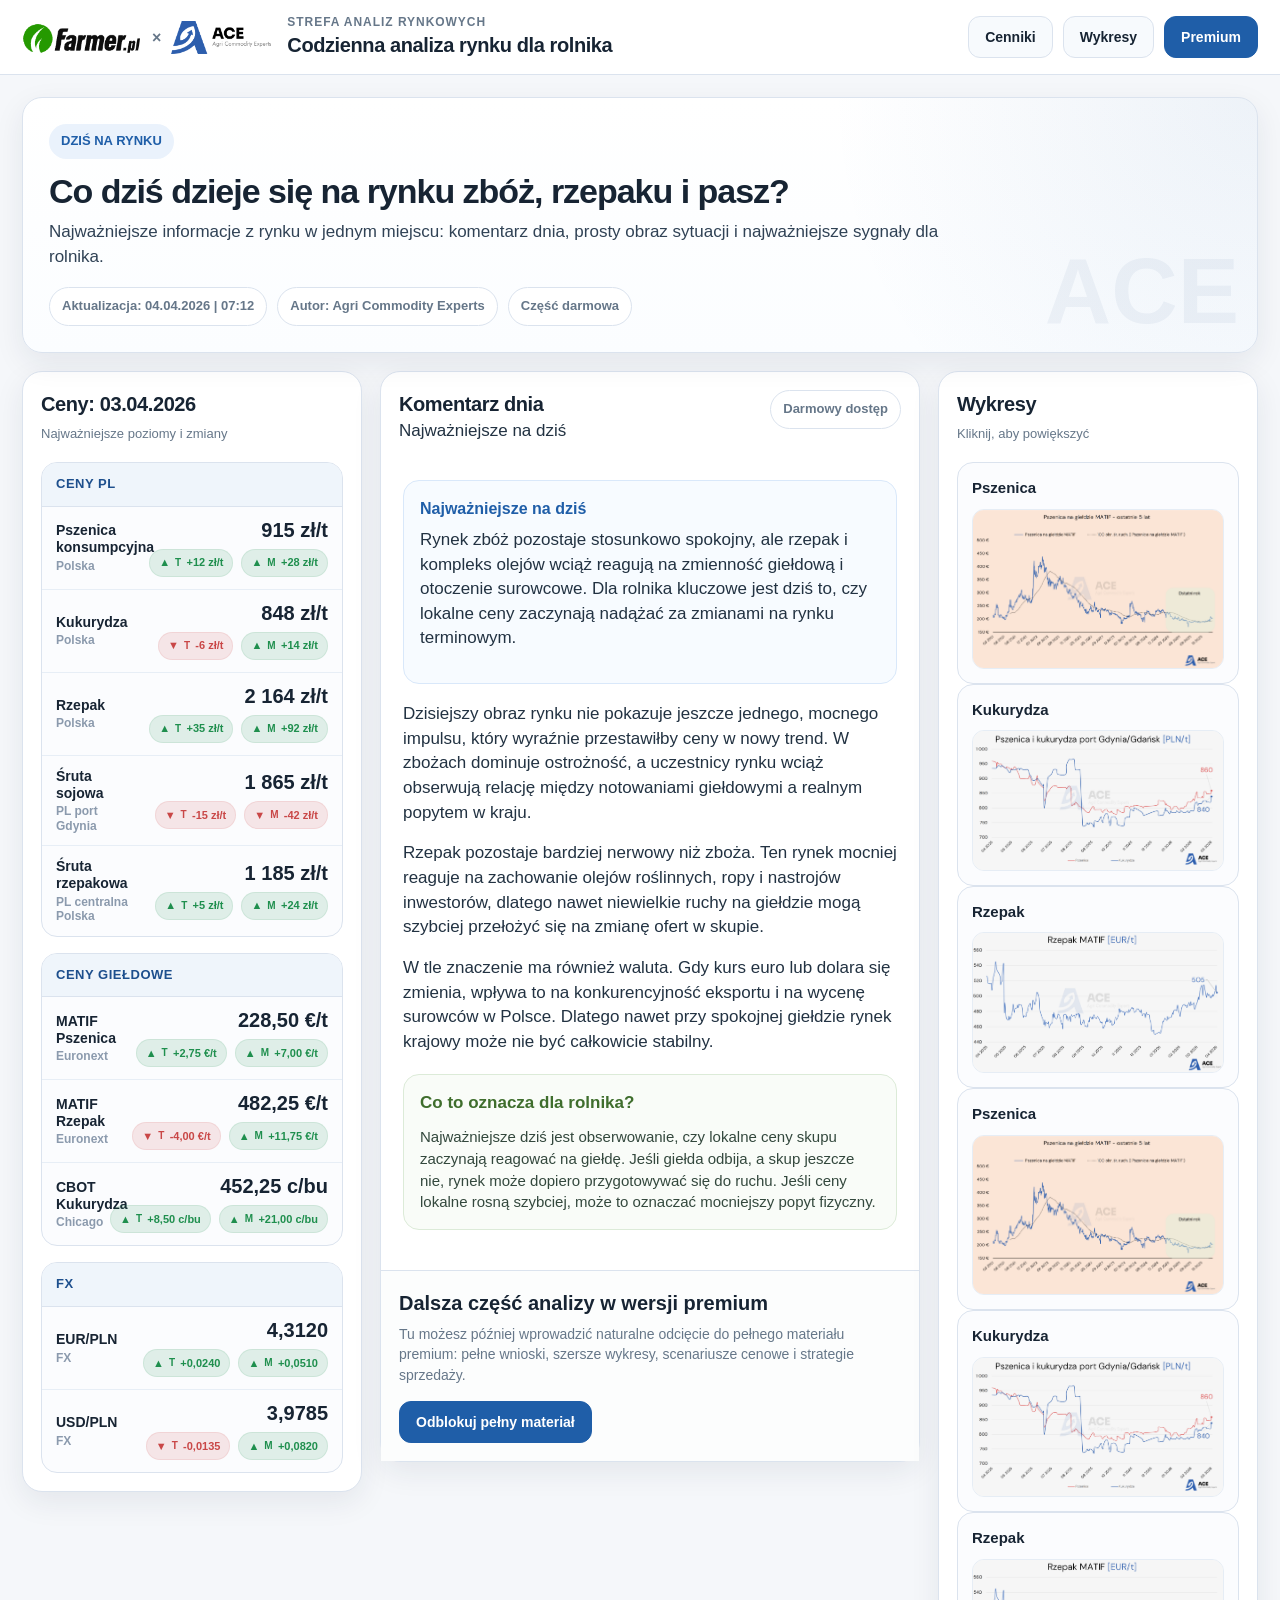
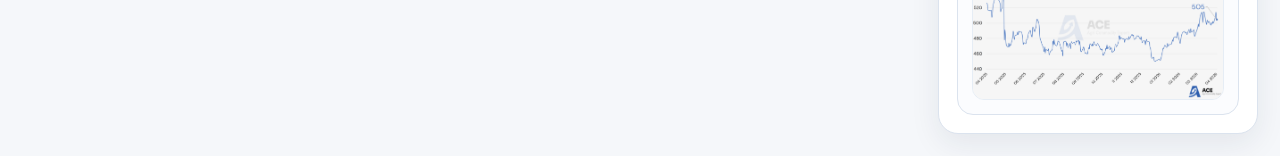
==== commit 719dfa98: "Update index.html" ====
--- a/index.html
+++ b/index.html
@@ -130,26 +130,52 @@
             </div>
           </div>
 
-          <div class="panel-body section-stack">
-            <div class="chart-card">
-              <h3 class="chart-title">Pszenica</h3>
-              <button type="button" class="chart-open" data-title="Pszenica" data-src="assets/charts/pszenica.png">
-                <img src="assets/charts/pszenica.png" alt="Wykres pszenicy" class="chart-image">
-              </button>
-            </div>
-
-            <div class="chart-card">
-              <h3 class="chart-title">Kukurydza</h3>
-              <button type="button" class="chart-open" data-title="Kukurydza" data-src="assets/charts/kukurydza.png">
-                <img src="assets/charts/kukurydza.png" alt="Wykres kukurydzy" class="chart-image">
-              </button>
-            </div>
-
-            <div class="chart-card">
-              <h3 class="chart-title">Rzepak</h3>
-              <button type="button" class="chart-open" data-title="Rzepak" data-src="assets/charts/rzepak.png">
-                <img src="assets/charts/rzepak.png" alt="Wykres rzepaku" class="chart-image">
-              </button>
+          <div class="panel-body chart-scroll-viewport">
+            <div class="chart-scroll-track">
+
+              <div class="chart-card">
+                <h3 class="chart-title">Pszenica</h3>
+                <button type="button" class="chart-open" data-title="Pszenica" data-src="assets/charts/pszenica.png">
+                  <img src="assets/charts/pszenica.png" alt="Wykres pszenicy" class="chart-image">
+                </button>
+              </div>
+
+              <div class="chart-card">
+                <h3 class="chart-title">Kukurydza</h3>
+                <button type="button" class="chart-open" data-title="Kukurydza" data-src="assets/charts/kukurydza.png">
+                  <img src="assets/charts/kukurydza.png" alt="Wykres kukurydzy" class="chart-image">
+                </button>
+              </div>
+
+              <div class="chart-card">
+                <h3 class="chart-title">Rzepak</h3>
+                <button type="button" class="chart-open" data-title="Rzepak" data-src="assets/charts/rzepak.png">
+                  <img src="assets/charts/rzepak.png" alt="Wykres rzepaku" class="chart-image">
+                </button>
+              </div>
+
+              <!-- duplikaty do płynnej pętli -->
+              <div class="chart-card">
+                <h3 class="chart-title">Pszenica</h3>
+                <button type="button" class="chart-open" data-title="Pszenica" data-src="assets/charts/pszenica.png">
+                  <img src="assets/charts/pszenica.png" alt="Wykres pszenicy" class="chart-image">
+                </button>
+              </div>
+
+              <div class="chart-card">
+                <h3 class="chart-title">Kukurydza</h3>
+                <button type="button" class="chart-open" data-title="Kukurydza" data-src="assets/charts/kukurydza.png">
+                  <img src="assets/charts/kukurydza.png" alt="Wykres kukurydzy" class="chart-image">
+                </button>
+              </div>
+
+              <div class="chart-card">
+                <h3 class="chart-title">Rzepak</h3>
+                <button type="button" class="chart-open" data-title="Rzepak" data-src="assets/charts/rzepak.png">
+                  <img src="assets/charts/rzepak.png" alt="Wykres rzepaku" class="chart-image">
+                </button>
+              </div>
+
             </div>
           </div>
         </div>
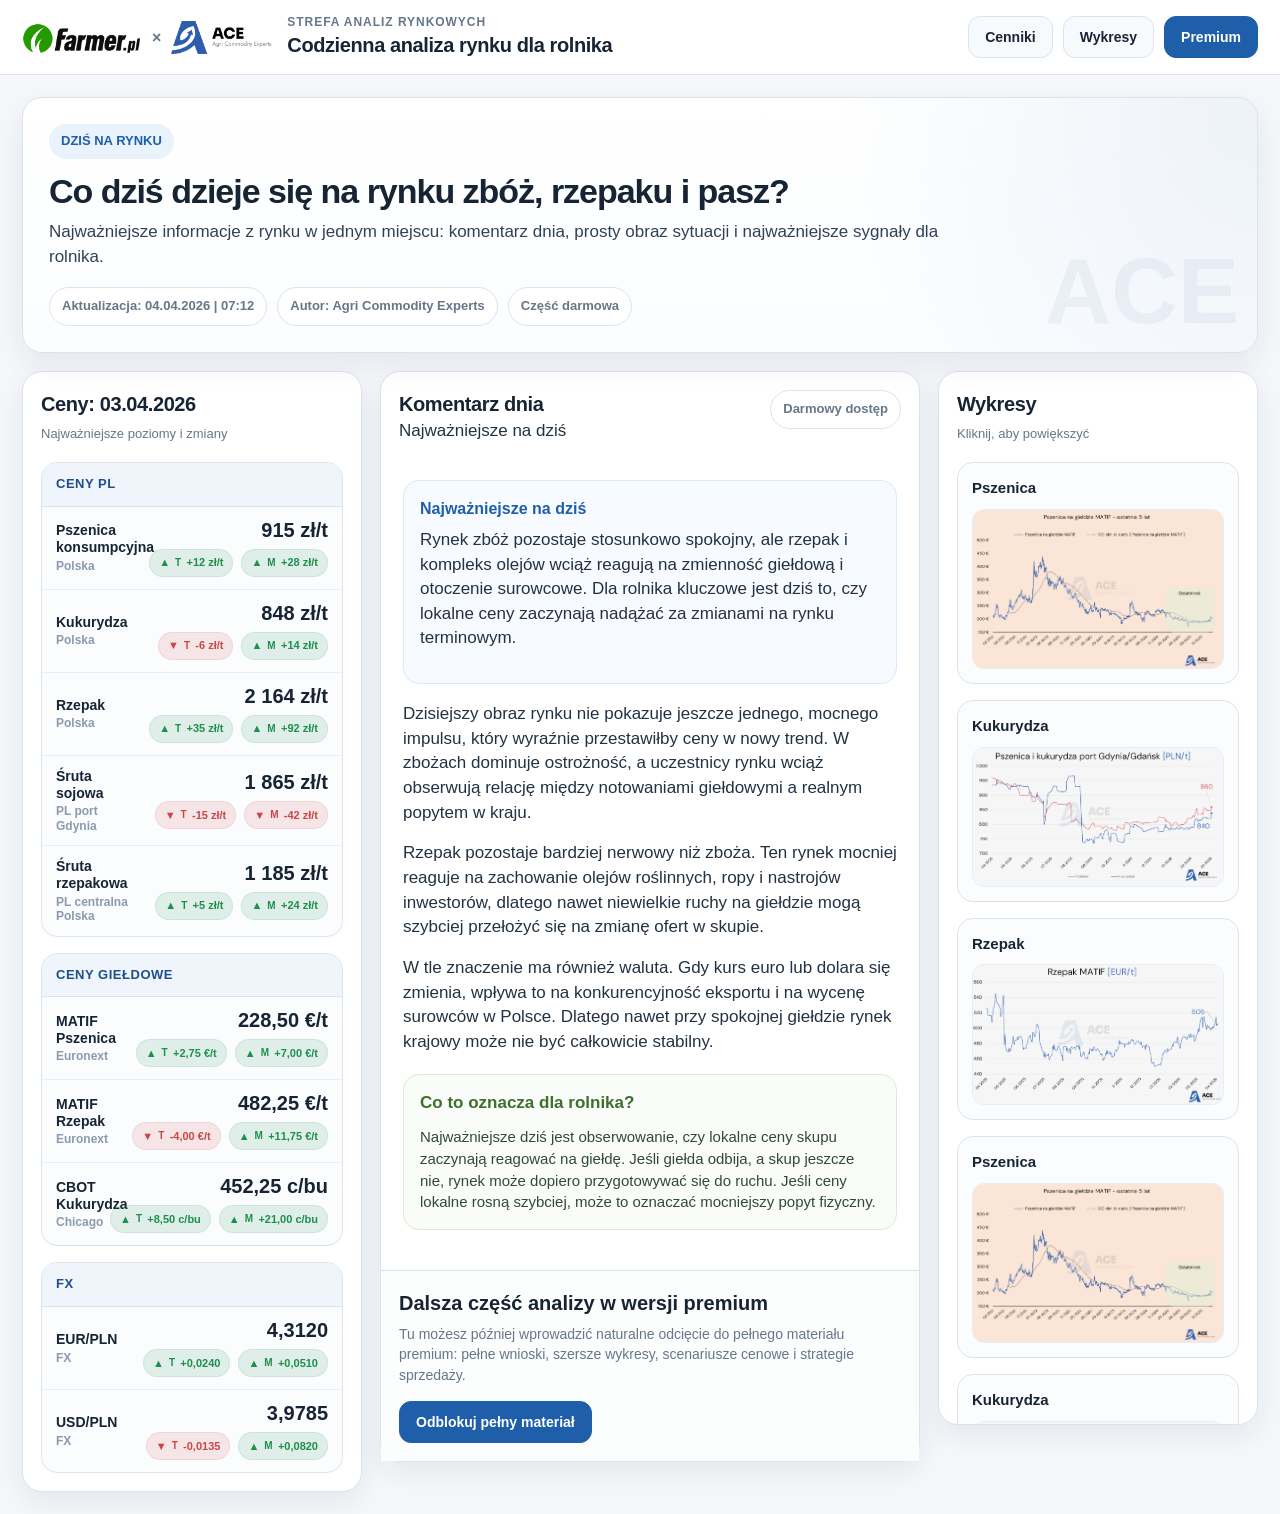
==== commit 66543e7e: "Update index.html" ====
--- a/index.html
+++ b/index.html
@@ -33,7 +33,6 @@
 
   <main class="wrap">
 
-    <!-- HERO -->
     <section class="hero hero-full">
       <div class="hero-main">
         <div class="hero-kicker">DZIŚ NA RYNKU</div>
@@ -50,10 +49,8 @@
       </div>
     </section>
 
-    <!-- MAIN LAYOUT -->
     <section class="layout">
 
-      <!-- LEFT COLUMN -->
       <aside class="left-col section-stack">
         <div class="panel">
           <div class="panel-head">
@@ -82,7 +79,6 @@
         </div>
       </aside>
 
-      <!-- CENTER COLUMN -->
       <section class="center-col">
         <article class="panel article">
           <div class="panel-head">
@@ -120,7 +116,6 @@
         </article>
       </section>
 
-      <!-- RIGHT COLUMN -->
       <aside class="right-col section-stack">
         <div class="panel">
           <div class="panel-head">
@@ -154,7 +149,6 @@
                 </button>
               </div>
 
-              <!-- duplikaty do płynnej pętli -->
               <div class="chart-card">
                 <h3 class="chart-title">Pszenica</h3>
                 <button type="button" class="chart-open" data-title="Pszenica" data-src="assets/charts/pszenica.png">
@@ -185,7 +179,6 @@
 
   </main>
 
-  <!-- LIGHTBOX -->
   <div class="lightbox" id="lightbox" aria-hidden="true">
     <div class="lightbox-backdrop" id="lightboxBackdrop"></div>
 
--- a/assets/css/style.css
+++ b/assets/css/style.css
@@ -604,6 +604,34 @@
   object-fit:contain;
 }
 
+/* VERTICAL SCROLL CHARTS */
+.chart-scroll-viewport{
+  height:980px;
+  overflow:hidden;
+  position:relative;
+}
+
+.chart-scroll-track{
+  display:flex;
+  flex-direction:column;
+  gap:16px;
+  animation:chartsVerticalScroll 28s linear infinite;
+  will-change:transform;
+}
+
+.chart-scroll-viewport:hover .chart-scroll-track{
+  animation-play-state:paused;
+}
+
+@keyframes chartsVerticalScroll{
+  0%{
+    transform:translateY(0);
+  }
+  100%{
+    transform:translateY(-50%);
+  }
+}
+
 /* LIGHTBOX */
 .lightbox{
   position:fixed;
@@ -698,6 +726,15 @@
   .charts-grid{
     grid-template-columns:1fr;
   }
+
+  .chart-scroll-viewport{
+    height:auto;
+    overflow:visible;
+  }
+
+  .chart-scroll-track{
+    animation:none;
+  }
 }
 
 @media (max-width:940px){
